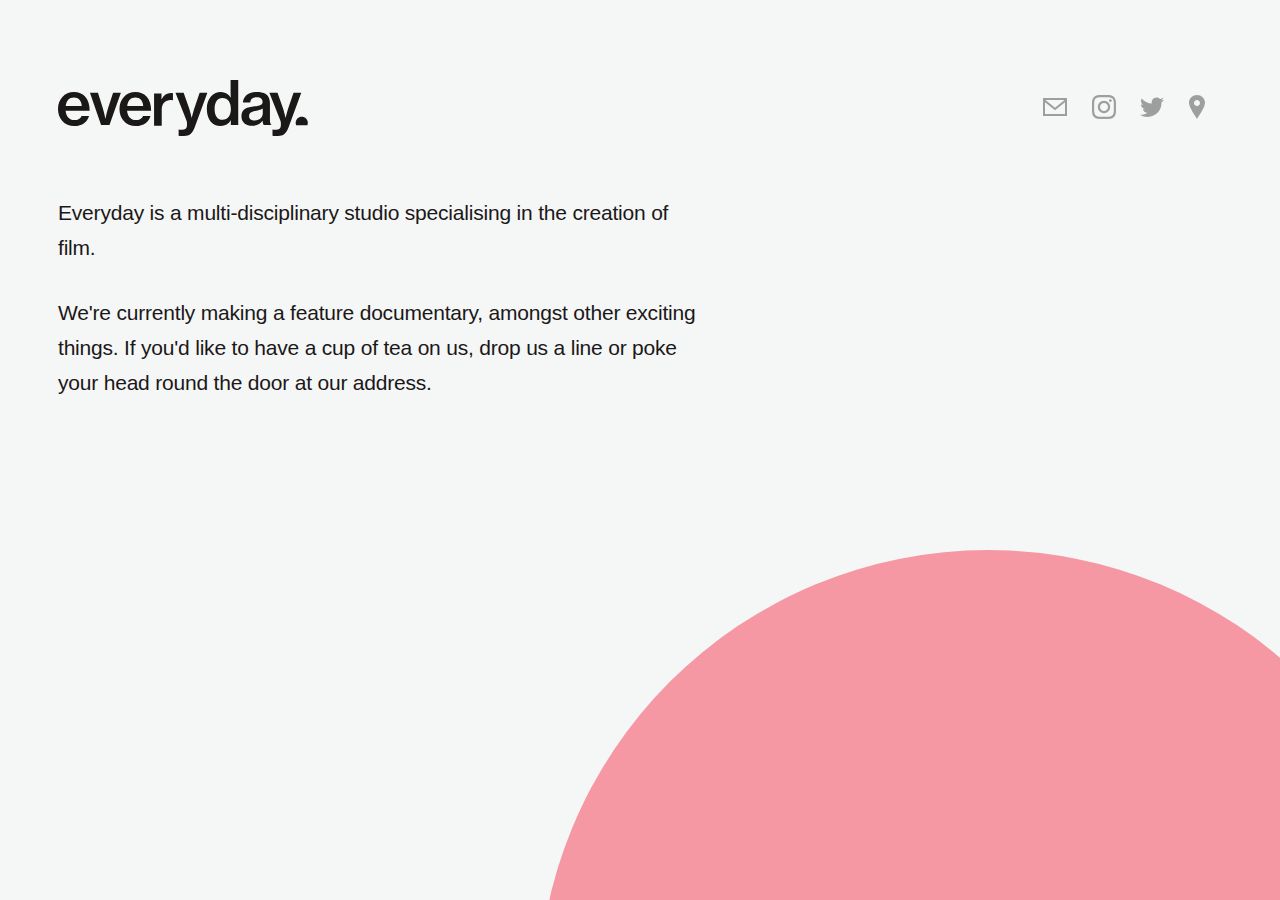
==== index.html @ 3029acdc "Find Favicon & Description" ====
<!--
	WELCOME NEEF TO YOUR HTML TUTORIAL
	YOU WILL LEARN THE WAYS OF CODE AND BECOME. THE BEST CODER ANYONE HAS EVER SEEN.
	LET'S GET TO IT.
-->


<!doctype html> <!-- This specifies the type of the document detected by browsers In this case HTML Obvs.-->

<html lang="en">
<head>
  <meta charset="utf-8">

  <title>Studio Everyday</title><!-- A title tag will show up on the browsers tab page -->

  <!-- META TAGS -->
  <!--
	Meta tags are used for crawlers to gain information about your website. Google, facebook, twitter etc all use this information
	to display your website as best as it can.
  -->
  <meta name="description" content="London based video production studio">
  <meta name="author" content="SitePoint">
  <meta name="viewport" content="width=device-width, initial-scale=1">

  <!-- Links to your stylesheets -->
  <link rel="stylesheet" href="style.css">

  <link rel="icon" href="images/Favicon.png" type="image/x-icon">

  <!--[if lt IE 9]>
    <script src="https://cdnjs.cloudflare.com/ajax/libs/html5shiv/3.7.3/html5shiv.js"></script>
  <![endif]-->
</head>

<body>

  <!-- Neef, this is where you'll build the website -->

  <div id="wrapper">

    <div id="header">
      <div id="logo">
        <img src="images/Logo_Everyday.svg" id="logo_image"/>
      </div>

      <div id="social">
        <a href="mailto:harry@everyday.studio" target="_blank" class="icon"><img src="images/icon_email.svg" /></a>
        <a href="http://instagram.com/studio.everyday" target="_blank" class="icon"><img src="images/icon_instagram.svg" /></a>
        <a href="http://twitter.com/studioeveryday" target="_blank" class="icon"><img src="images/icon_twitter.svg" /></a>
        <a href="https://www.google.co.uk/maps/place/ustwo+London/@51.524074,-0.0793667,17z/data=!3m1!4b1!4m5!3m4!1s0x48761cb0c877dff1:0x4b063d67310deeb0!8m2!3d51.524074!4d-0.077178" target="_blank" class="icon"><img src="images/icon_location.svg" /></a>
      </div>
    </div>

    <div id="content">
      <p>
        Everyday is a multi-disciplinary studio specialising in the creation of film.
      </p>
      <p>
        We're currently making a feature documentary, amongst other exciting things. If you'd like to have a cup of tea on us, drop us a line or poke your head round the door at our address.
      </p>

      <div id="social_bottom">
        <a href="mailto:harry@everyday.studio" target="_blank" class="icon email-no-pad"><img src="images/icon_email.svg" /></a>
        <a href="http://instagram.com/studio.everyday" target="_blank" class="icon"><img src="images/icon_instagram.svg" /></a>
        <a href="http://twitter.com/studioeveryday" target="_blank" class="icon"><img src="images/icon_twitter.svg" /></a>
        <a href="https://www.google.co.uk/maps/place/ustwo+London/@51.524074,-0.0793667,17z/data=!3m1!4b1!4m5!3m4!1s0x48761cb0c877dff1:0x4b063d67310deeb0!8m2!3d51.524074!4d-0.077178" target="_blank" class="icon"><img src="images/icon_location.svg" /></a>
      </div>
    </div>

    <div id="footer">
      <div id="sun">

      </div>
    </div>


  </div>


  <!-- Scripts are placed at the end for loading -->

  <script src="javascript/jquery.min.js"></script>
  <script src="javascript/main.js"></script>
</body>
</html>
---- style.css ----
body{
	background: #F5F6F6;
	font-family: helvetica, arial, sans-serif;
  -webkit-font-smoothing: antialiased;
	font-weight: 400;
}

p{
font-size: 21px;
color: #1B1819;
letter-spacing: -0.2px;
line-height: 35px;
margin: 30px 0 0 0;
}

#wrapper{
	max-width: 1233px;
	margin: 80px auto;
	padding: 0 50px;
}

#logo{
	width: 50%;
	display: inline-block;
	vertical-align: top;
}

#logo_image{
	max-width: 250px;
}

#social{
	width: 49%;
	display: inline-block;
	vertical-align: top;
	text-align: right;
	padding-top: 15px;
}
.icon{
	padding: 10px;
	vertical-align: middle;
}
.icon img {
	vertical-align: middle;
}

#social_bottom{
	margin-top: 70px;
	display: none;
}

.email-no-pad{
	padding-left: 0
}

#content{
	margin: 55px 0 0 0;
	width: 55%;
}

#footer{
	height: 300px;
	width: 100%;
	bottom: 0;
	position:fixed;
	overflow: visible;
	z-index: -1;
}

#sun{
background: #F598A4;
width: 900px;
height: 900px;
border-radius: 50%;
position: absolute;
right: 0;
top:0;
transform: translate(-150px,200px);
transition: transform 60s;
}

#sun.active{
	transform: translate(100px, -50px);
}

@media (max-width: 1080px){

	#sun{
		width: 600px;
		height: 600px;
	}

}

@media (max-width: 767px){

	p{
		font-size: 16px;
		line-height: 1.75em;
	}

	#wrapper{
		margin-top: 30px;
	}

	#content{
		margin: 35px 0 0 0;
		width: 100%;
	}

	#sun{
		width: 350px;
		height: 350px;
	}

	#social{
		display: none;
	}

	#social_bottom{
		display: block;
	}

}

@media (max-width: 320px){

	#wrapper{
		margin: 35px auto;
		padding: 0 20px;
	}

}
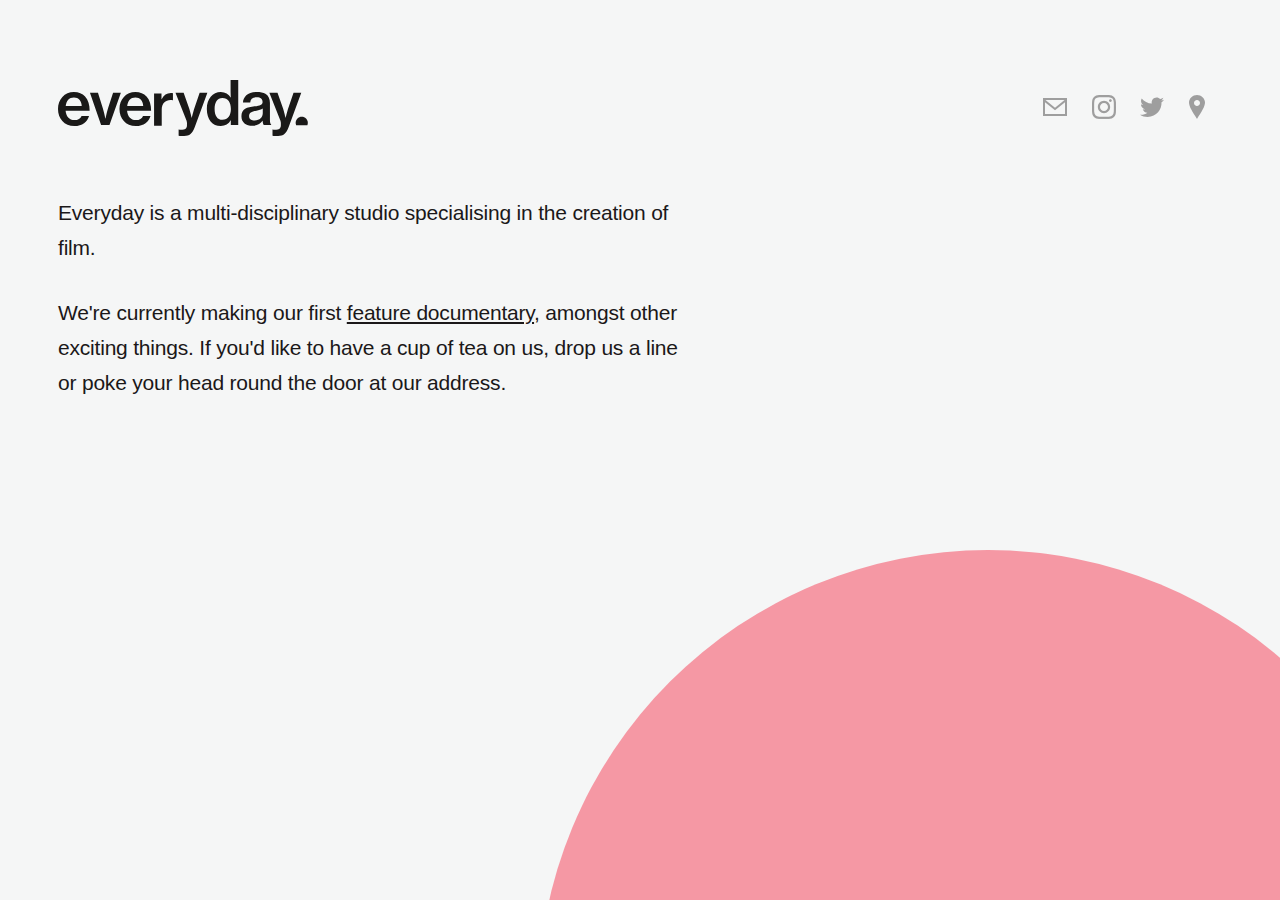
==== commit 7b631a42: ":)" ====
--- a/index.html
+++ b/index.html
@@ -1,10 +1,3 @@
-<!--
-	WELCOME NEEF TO YOUR HTML TUTORIAL
-	YOU WILL LEARN THE WAYS OF CODE AND BECOME. THE BEST CODER ANYONE HAS EVER SEEN.
-	LET'S GET TO IT.
--->
-
-
 <!doctype html> <!-- This specifies the type of the document detected by browsers In this case HTML Obvs.-->
 
 <html lang="en">
@@ -18,8 +11,8 @@
 	Meta tags are used for crawlers to gain information about your website. Google, facebook, twitter etc all use this information
 	to display your website as best as it can.
   -->
-  <meta name="description" content="London based video production studio">
-  <meta name="author" content="SitePoint">
+  <meta name="description" content="Scripted and non-fiction film production studio in London, lead by Harry Hitchens">
+  <meta name="author" content="Neef">
   <meta name="viewport" content="width=device-width, initial-scale=1">
 
   <!-- Links to your stylesheets -->
@@ -34,7 +27,7 @@
 
 <body>
 
-  <!-- Neef, this is where you'll build the website -->
+  <!-- This is where you'll build the website -->
 
   <div id="wrapper">
 
@@ -56,7 +49,7 @@
         Everyday is a multi-disciplinary studio specialising in the creation of film.
       </p>
       <p>
-        We're currently making a feature documentary, amongst other exciting things. If you'd like to have a cup of tea on us, drop us a line or poke your head round the door at our address.
+        We're currently making our first <a href="https://vimeo.com/242906543" target="_blank">feature documentary</a>, amongst other exciting things. If you'd like to have a cup of tea on us, drop us a line or poke your head round the door at our address.
       </p>
 
       <div id="social_bottom">
--- a/style.css
+++ b/style.css
@@ -11,6 +11,10 @@
 letter-spacing: -0.2px;
 line-height: 35px;
 margin: 30px 0 0 0;
+}
+
+a{
+	color: #1B1819;
 }
 
 #wrapper{
@@ -36,11 +40,13 @@
 	text-align: right;
 	padding-top: 15px;
 }
+
 .icon{
 	padding: 10px;
 	vertical-align: middle;
 }
-.icon img {
+
+.icon img{
 	vertical-align: middle;
 }
 
@@ -83,6 +89,15 @@
 	transform: translate(100px, -50px);
 }
 
+@media (min-width: 1920px) {
+
+	#sun{
+		width: 1280px;
+		height: 1280px;
+	}
+
+}
+
 @media (max-width: 1080px){
 
 	#sun{
@@ -100,7 +115,7 @@
 	}
 
 	#wrapper{
-		margin-top: 30px;
+		margin-top: 50px;
 	}
 
 	#content{
@@ -109,8 +124,8 @@
 	}
 
 	#sun{
-		width: 350px;
-		height: 350px;
+		width: 330px;
+		height: 330px;
 	}
 
 	#social{
@@ -123,11 +138,31 @@
 
 }
 
-@media (max-width: 320px){
+@media (max-width: 375px){
 
 	#wrapper{
 		margin: 35px auto;
-		padding: 0 20px;
+		padding: 0 25px;
 	}
 
+	#social_bottom{
+		display: block;
+		margin-top: 50px;
+	}
+
+	#sun.active{
+		transform: translate(70px, 35px);
+	}
+
+	@media (max-width: 320px){
+
+		#wrapper{
+			margin: 35px auto;
+			padding: 0 20px;
+		}
+
+		#sun.active{
+			transform: translate(55px, 90px);
+		}
+
 }
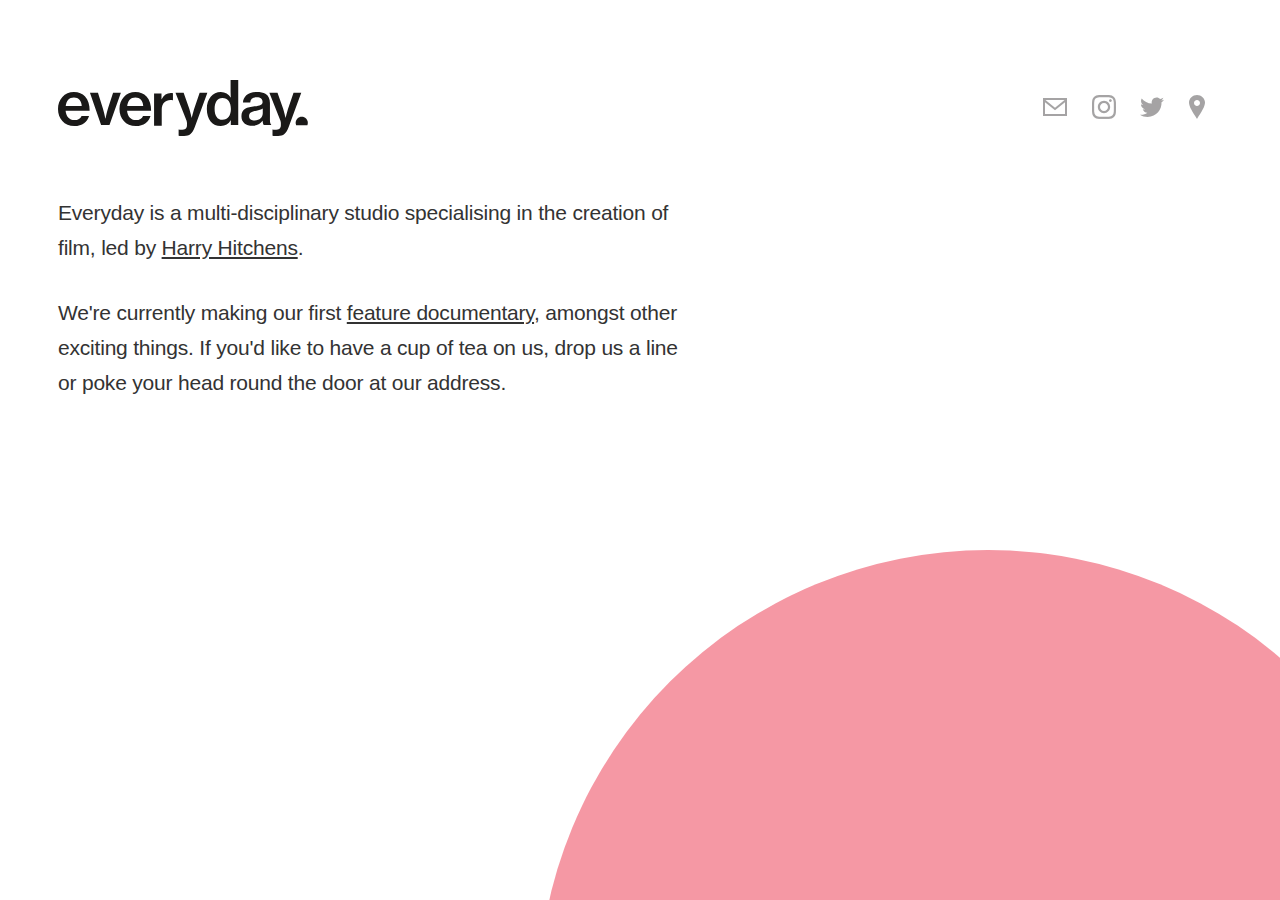
==== commit ae40c5ea: ":)" ====
--- a/index.html
+++ b/index.html
@@ -46,10 +46,10 @@
 
     <div id="content">
       <p>
-        Everyday is a multi-disciplinary studio specialising in the creation of film.
+        Everyday is a multi-disciplinary studio specialising in the creation of film, led by <a href="http://harryhitchens.com/" target="_blank">Harry Hitchens</a>.
       </p>
       <p>
-        We're currently making our first <a href="https://vimeo.com/242906543" target="_blank">feature documentary</a>, amongst other exciting things. If you'd like to have a cup of tea on us, drop us a line or poke your head round the door at our address.
+        We're currently making our first <a href="https://vimeo.com/268999848/af38d145cc" target="_blank">feature documentary</a>, amongst other exciting things. If you'd like to have a cup of tea on us, drop us a line or poke your head round the door at our address.
       </p>
 
       <div id="social_bottom">
--- a/style.css
+++ b/style.css
@@ -1,5 +1,5 @@
 body{
-	background: #F5F6F6;
+
 	font-family: helvetica, arial, sans-serif;
   -webkit-font-smoothing: antialiased;
 	font-weight: 400;
@@ -7,14 +7,14 @@
 
 p{
 font-size: 21px;
-color: #1B1819;
+color: #333333;
 letter-spacing: -0.2px;
 line-height: 35px;
 margin: 30px 0 0 0;
 }
 
 a{
-	color: #1B1819;
+	color: #333333;
 }
 
 #wrapper{
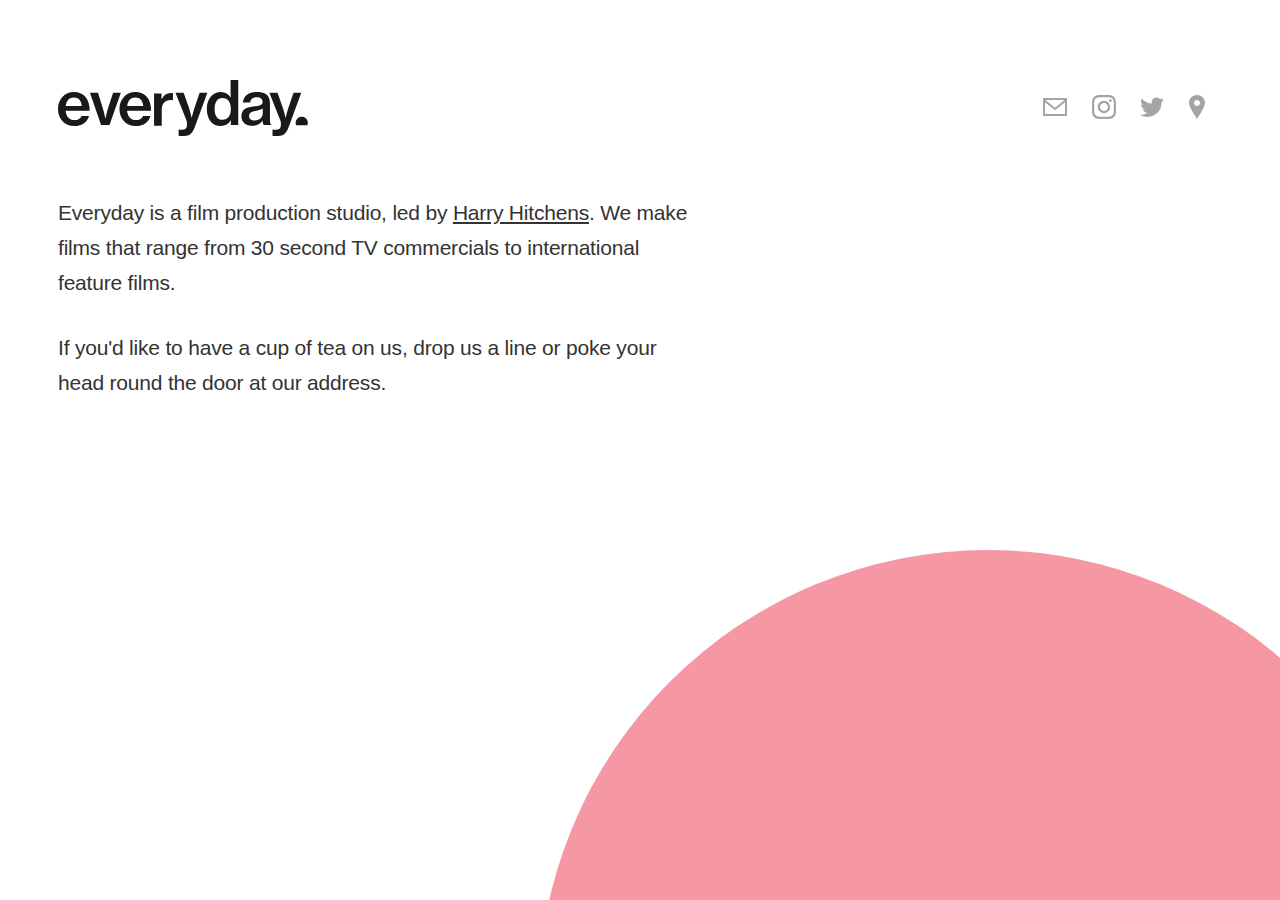
==== commit 728bfd00: "2020 copy updates" ====
--- a/index.html
+++ b/index.html
@@ -1,4 +1,4 @@
-<!doctype html> <!-- This specifies the type of the document detected by browsers In this case HTML Obvs.-->
+<!doctype html>
 
 <html lang="en">
 <head>
@@ -7,27 +7,16 @@
   <title>Studio Everyday</title><!-- A title tag will show up on the browsers tab page -->
 
   <!-- META TAGS -->
-  <!--
-	Meta tags are used for crawlers to gain information about your website. Google, facebook, twitter etc all use this information
-	to display your website as best as it can.
-  -->
   <meta name="description" content="Scripted and non-fiction film production studio in London, lead by Harry Hitchens">
   <meta name="author" content="Neef">
   <meta name="viewport" content="width=device-width, initial-scale=1">
 
   <!-- Links to your stylesheets -->
   <link rel="stylesheet" href="style.css">
-
   <link rel="icon" href="images/Favicon.png" type="image/x-icon">
-
-  <!--[if lt IE 9]>
-    <script src="https://cdnjs.cloudflare.com/ajax/libs/html5shiv/3.7.3/html5shiv.js"></script>
-  <![endif]-->
 </head>
 
 <body>
-
-  <!-- This is where you'll build the website -->
 
   <div id="wrapper">
 
@@ -46,17 +35,14 @@
 
     <div id="content">
       <p>
-        Everyday is a multi-disciplinary studio specialising in the creation of film, led by <a href="http://harryhitchens.com/" target="_blank">Harry Hitchens</a>.
+        Everyday is a film production studio, led by <a href="http://harryhitchens.com/" target="_blank">Harry Hitchens</a>. We make films that range from 30 second TV commercials to international feature films.
       </p>
-      <p>
-        We're currently making our first <a href="https://vimeo.com/268999848/af38d145cc" target="_blank">feature documentary</a>, amongst other exciting things. If you'd like to have a cup of tea on us, drop us a line or poke your head round the door at our address.
-      </p>
+      <p>If you'd like to have a cup of tea on us, drop us a line or poke your head round the door at our address.</p>
 
       <div id="social_bottom">
         <a href="mailto:harry@everyday.studio" target="_blank" class="icon email-no-pad"><img src="images/icon_email.svg" /></a>
         <a href="http://instagram.com/studio.everyday" target="_blank" class="icon"><img src="images/icon_instagram.svg" /></a>
-        <a href="http://twitter.com/studioeveryday" target="_blank" class="icon"><img src="images/icon_twitter.svg" /></a>
-        <a href="https://www.google.co.uk/maps/place/ustwo+London/@51.524074,-0.0793667,17z/data=!3m1!4b1!4m5!3m4!1s0x48761cb0c877dff1:0x4b063d67310deeb0!8m2!3d51.524074!4d-0.077178" target="_blank" class="icon"><img src="images/icon_location.svg" /></a>
+        <a href="https://goo.gl/maps/X7F92SriXDXyWVWh9" target="_blank" class="icon"><img src="images/icon_location.svg" /></a>
       </div>
     </div>
 
@@ -69,9 +55,6 @@
 
   </div>
 
-
-  <!-- Scripts are placed at the end for loading -->
-
   <script src="javascript/jquery.min.js"></script>
   <script src="javascript/main.js"></script>
 </body>
